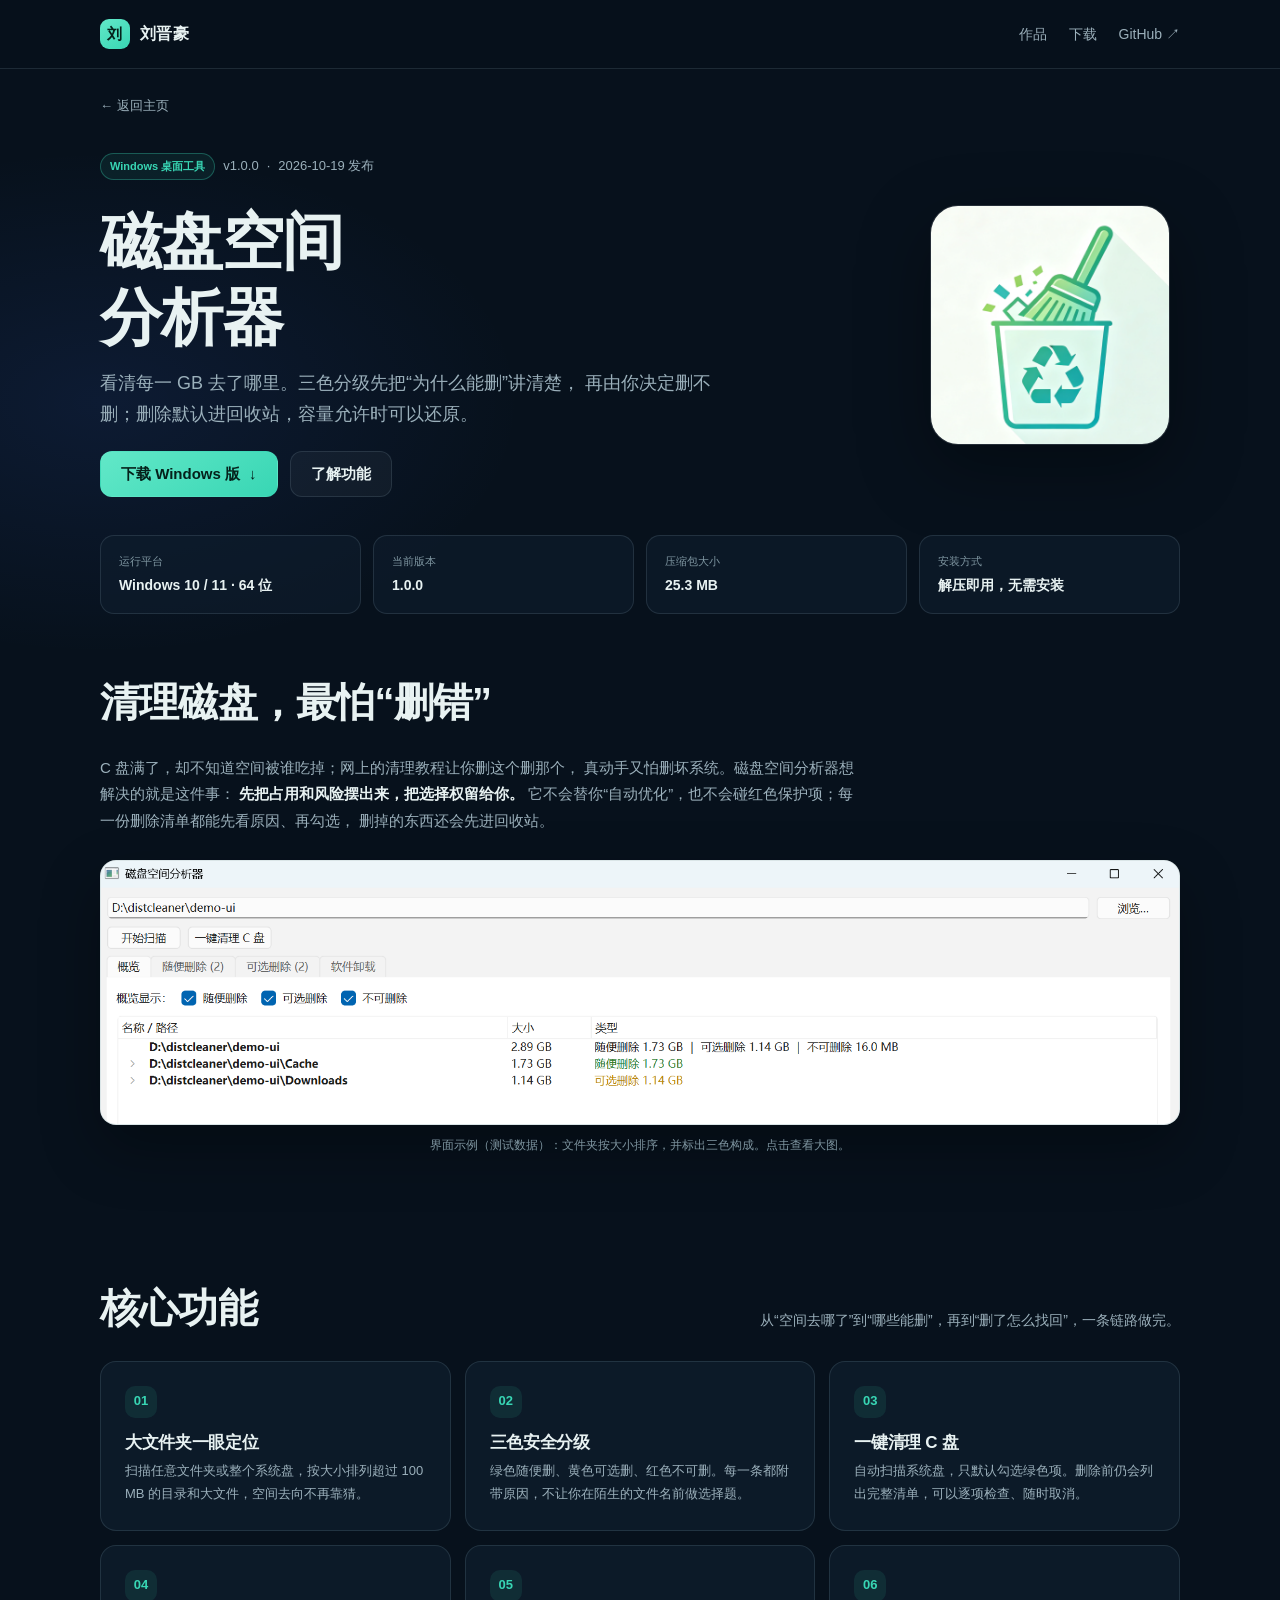
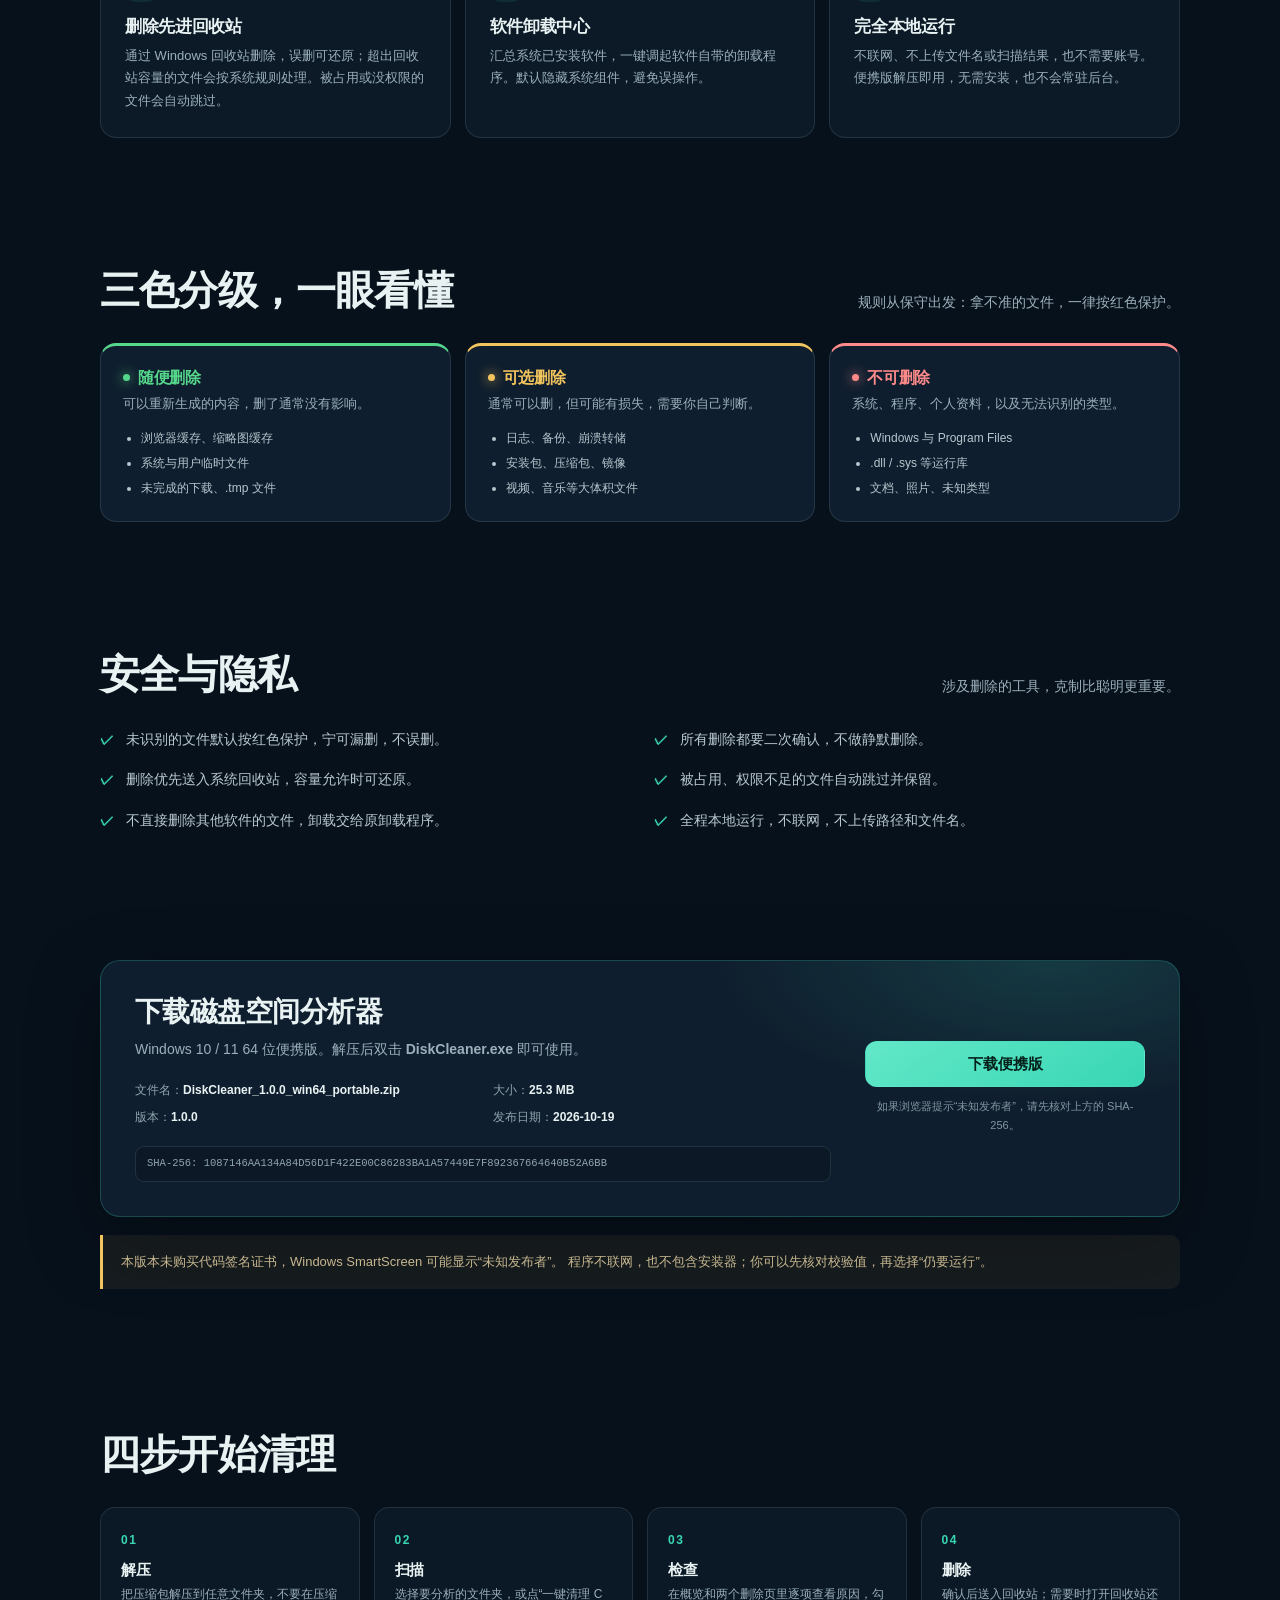
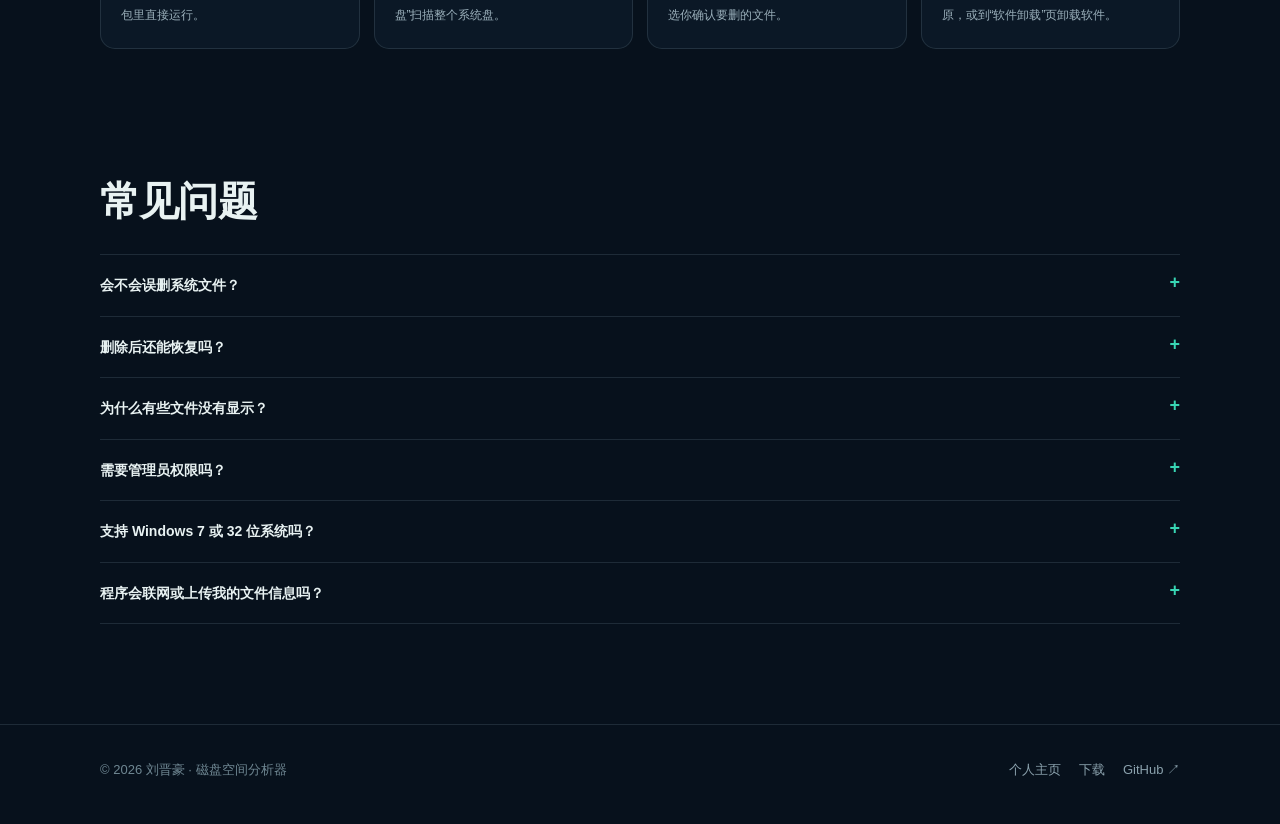
==== diskcleaner.html @ cae54c0f "Add DiskCleaner product page and portable download" ====
<!DOCTYPE html>
<html lang="zh-CN">
<head>
<meta charset="UTF-8">
<meta name="viewport" content="width=device-width, initial-scale=1.0">
<title>磁盘空间分析器 · 刘晋豪</title>
<meta name="description" content="磁盘空间分析器：一款完全本地运行的 Windows 磁盘空间分析与安全清理工具。三色分级告诉你什么能删，删除默认进回收站（受容量限制），误删可还原。支持 Windows 10/11 64 位，便携免安装。">
<meta name="theme-color" content="#07111c">
<meta property="og:type" content="website">
<meta property="og:title" content="磁盘空间分析器 · 看清每一 GB 去了哪里">
<meta property="og:description" content="三色安全分级、删除进回收站、全程本地运行的 Windows 磁盘清理工具。">
<meta property="og:url" content="https://huxinxiaoye.github.io/diskcleaner.html">
<meta property="og:image" content="https://huxinxiaoye.github.io/assets/og-image.png">
<meta property="og:image:width" content="1200">
<meta property="og:image:height" content="630">
<meta name="twitter:card" content="summary_large_image">
<link rel="icon" href="assets/favicon.png" type="image/png">
<link rel="stylesheet" href="assets/style.css">
</head>
<body>

<header class="site-header">
  <div class="container nav">
    <a class="brand" href="index.html">
      <span class="brand-mark">刘</span>
      <span>刘晋豪</span>
    </a>
    <nav class="nav-links" aria-label="主导航">
      <a href="index.html#projects">作品</a>
      <a href="#download">下载</a>
      <a href="https://github.com/huxinxiaoye" target="_blank" rel="noopener">GitHub ↗</a>
    </nav>
  </div>
</header>

<main>
  <div class="container">
    <a class="back-link" href="index.html">← 返回主页</a>
  </div>

  <section class="product-hero container">
    <div>
      <div class="version-line">
        <span class="badge">Windows 桌面工具</span>
        <span>v1.0.0</span>
        <span>·</span>
        <span>2026-10-19 发布</span>
      </div>
      <h1>磁盘空间<br>分析器</h1>
      <p class="lede">
        看清每一 GB 去了哪里。三色分级先把“为什么能删”讲清楚，
        再由你决定删不删；删除默认进回收站，容量允许时可以还原。
      </p>
      <div class="hero-actions">
        <a class="btn" href="#download">下载 Windows 版 <span aria-hidden="true">↓</span></a>
        <a class="btn secondary" href="#features">了解功能</a>
      </div>
    </div>
    <img class="product-icon" src="assets/diskcleaner-icon.png" alt="磁盘空间分析器应用图标">
  </section>

  <section class="container" aria-label="版本信息">
    <div class="facts">
      <div class="fact"><span>运行平台</span><strong>Windows 10 / 11 · 64 位</strong></div>
      <div class="fact"><span>当前版本</span><strong>1.0.0</strong></div>
      <div class="fact"><span>压缩包大小</span><strong>25.3 MB</strong></div>
      <div class="fact"><span>安装方式</span><strong>解压即用，无需安装</strong></div>
    </div>
  </section>

  <section class="section container" id="why">
    <div class="section-head">
      <h2>清理磁盘，最怕“删错”</h2>
    </div>
    <p class="prose">
      C 盘满了，却不知道空间被谁吃掉；网上的清理教程让你删这个删那个，
      真动手又怕删坏系统。磁盘空间分析器想解决的就是这件事：
      <strong>先把占用和风险摆出来，把选择权留给你。</strong>
      它不会替你“自动优化”，也不会碰红色保护项；每一份删除清单都能先看原因、再勾选，
      删掉的东西还会先进回收站。
    </p>
    <figure class="screenshot">
      <a href="assets/screenshot-overview.png" target="_blank" rel="noopener">
        <img src="assets/screenshot-overview.png" alt="磁盘空间分析器概览页：文件夹按大小排序，并显示随便删除、可选删除、不可删除三色构成" loading="lazy">
      </a>
      <figcaption>界面示例（测试数据）：文件夹按大小排序，并标出三色构成。点击查看大图。</figcaption>
    </figure>
  </section>

  <section class="section container" id="features">
    <div class="section-head">
      <h2>核心功能</h2>
      <p>从“空间去哪了”到“哪些能删”，再到“删了怎么找回”，一条链路做完。</p>
    </div>

    <div class="feature-grid">
      <article class="feature-card">
        <span class="num">01</span>
        <h3>大文件夹一眼定位</h3>
        <p>扫描任意文件夹或整个系统盘，按大小排列超过 100 MB 的目录和大文件，空间去向不再靠猜。</p>
      </article>
      <article class="feature-card">
        <span class="num">02</span>
        <h3>三色安全分级</h3>
        <p>绿色随便删、黄色可选删、红色不可删。每一条都附带原因，不让你在陌生的文件名前做选择题。</p>
      </article>
      <article class="feature-card">
        <span class="num">03</span>
        <h3>一键清理 C 盘</h3>
        <p>自动扫描系统盘，只默认勾选绿色项。删除前仍会列出完整清单，可以逐项检查、随时取消。</p>
      </article>
      <article class="feature-card">
        <span class="num">04</span>
        <h3>删除先进回收站</h3>
        <p>通过 Windows 回收站删除，误删可还原；超出回收站容量的文件会按系统规则处理。被占用或没权限的文件会自动跳过。</p>
      </article>
      <article class="feature-card">
        <span class="num">05</span>
        <h3>软件卸载中心</h3>
        <p>汇总系统已安装软件，一键调起软件自带的卸载程序。默认隐藏系统组件，避免误操作。</p>
      </article>
      <article class="feature-card">
        <span class="num">06</span>
        <h3>完全本地运行</h3>
        <p>不联网、不上传文件名或扫描结果，也不需要账号。便携版解压即用，无需安装，也不会常驻后台。</p>
      </article>
    </div>
  </section>

  <section class="section container" id="safety">
    <div class="section-head">
      <h2>三色分级，一眼看懂</h2>
      <p>规则从保守出发：拿不准的文件，一律按红色保护。</p>
    </div>

    <div class="triage">
      <article class="triage-card green">
        <h3><span class="dot"></span>随便删除</h3>
        <p>可以重新生成的内容，删了通常没有影响。</p>
        <ul>
          <li>浏览器缓存、缩略图缓存</li>
          <li>系统与用户临时文件</li>
          <li>未完成的下载、.tmp 文件</li>
        </ul>
      </article>
      <article class="triage-card yellow">
        <h3><span class="dot"></span>可选删除</h3>
        <p>通常可以删，但可能有损失，需要你自己判断。</p>
        <ul>
          <li>日志、备份、崩溃转储</li>
          <li>安装包、压缩包、镜像</li>
          <li>视频、音乐等大体积文件</li>
        </ul>
      </article>
      <article class="triage-card red">
        <h3><span class="dot"></span>不可删除</h3>
        <p>系统、程序、个人资料，以及无法识别的类型。</p>
        <ul>
          <li>Windows 与 Program Files</li>
          <li>.dll / .sys 等运行库</li>
          <li>文档、照片、未知类型</li>
        </ul>
      </article>
    </div>
  </section>

  <section class="section container" id="privacy">
    <div class="section-head">
      <h2>安全与隐私</h2>
      <p>涉及删除的工具，克制比聪明更重要。</p>
    </div>
    <ul class="checklist">
      <li>未识别的文件默认按红色保护，宁可漏删，不误删。</li>
      <li>所有删除都要二次确认，不做静默删除。</li>
      <li>删除优先送入系统回收站，容量允许时可还原。</li>
      <li>被占用、权限不足的文件自动跳过并保留。</li>
      <li>不直接删除其他软件的文件，卸载交给原卸载程序。</li>
      <li>全程本地运行，不联网，不上传路径和文件名。</li>
    </ul>
  </section>

  <section class="section container" id="download">
    <div class="download-panel">
      <div>
        <h2>下载磁盘空间分析器</h2>
        <p>Windows 10 / 11 64 位便携版。解压后双击 <strong>DiskCleaner.exe</strong> 即可使用。</p>
        <div class="file-meta">
          <span>文件名：<strong>DiskCleaner_1.0.0_win64_portable.zip</strong></span>
          <span>大小：<strong>25.3 MB</strong></span>
          <span>版本：<strong>1.0.0</strong></span>
          <span>发布日期：<strong>2026-10-19</strong></span>
        </div>
        <span class="sha" title="SHA-256 校验值">SHA-256: 1087146AA134A84D56D1F422E00C86283BA1A57449E7F892367664640B52A6BB</span>
      </div>
      <div class="download-side">
        <a class="btn" href="downloads/DiskCleaner_1.0.0_win64_portable.zip" download>下载便携版</a>
        <small>如果浏览器提示“未知发布者”，请先核对上方的 SHA-256。</small>
      </div>
    </div>
    <p class="note" style="margin-top:18px">
      本版本未购买代码签名证书，Windows SmartScreen 可能显示“未知发布者”。
      程序不联网，也不包含安装器；你可以先核对校验值，再选择“仍要运行”。
    </p>
  </section>

  <section class="section container" id="how">
    <div class="section-head">
      <h2>四步开始清理</h2>
    </div>
    <div class="steps">
      <article class="step">
        <h3>解压</h3>
        <p>把压缩包解压到任意文件夹，不要在压缩包里直接运行。</p>
      </article>
      <article class="step">
        <h3>扫描</h3>
        <p>选择要分析的文件夹，或点“一键清理 C 盘”扫描整个系统盘。</p>
      </article>
      <article class="step">
        <h3>检查</h3>
        <p>在概览和两个删除页里逐项查看原因，勾选你确认要删的文件。</p>
      </article>
      <article class="step">
        <h3>删除</h3>
        <p>确认后送入回收站；需要时打开回收站还原，或到“软件卸载”页卸载软件。</p>
      </article>
    </div>
  </section>

  <section class="section container" id="faq">
    <div class="section-head">
      <h2>常见问题</h2>
    </div>
    <div class="faq">
      <details>
        <summary>会不会误删系统文件？</summary>
        <p>不会。Windows、Program Files、运行库、个人文档以及无法识别的类型都会被标为红色，不会进入删除列表。删除前还需要你手动确认。</p>
      </details>
      <details>
        <summary>删除后还能恢复吗？</summary>
        <p>通常可以。删除的文件会进入 Windows 回收站（受回收站容量限制），打开回收站还原即可。如果已经清空回收站，就无法通过本工具恢复。</p>
      </details>
      <details>
        <summary>为什么有些文件没有显示？</summary>
        <p>概览页只展示超过 100 MB 的文件夹和大文件；删除列表最多列出最大的 20,000 个绿色或黄色文件。数量更多时，清理完再扫描一次即可继续处理。</p>
      </details>
      <details>
        <summary>需要管理员权限吗？</summary>
        <p>普通权限就能使用，只是部分系统目录会被跳过。想扫描得更完整，可以点右下角“以管理员身份重启”，Windows 会弹出 UAC 确认。</p>
      </details>
      <details>
        <summary>支持 Windows 7 或 32 位系统吗？</summary>
        <p>当前版本只支持 Windows 10 / 11 64 位。更老的系统缺少所需的运行环境，暂不提供支持。</p>
      </details>
      <details>
        <summary>程序会联网或上传我的文件信息吗？</summary>
        <p>不会。程序不包含联网功能，扫描结果只保存在当前窗口的内存里，关闭程序后不会保留。</p>
      </details>
    </div>
  </section>
</main>

<footer>
  <div class="container footer-row">
    <span>© 2026 刘晋豪 · 磁盘空间分析器</span>
    <div class="footer-links">
      <a href="index.html">个人主页</a>
      <a href="#download">下载</a>
      <a href="https://github.com/huxinxiaoye" target="_blank" rel="noopener">GitHub ↗</a>
    </div>
  </div>
</footer>

</body>
</html>
---- assets/style.css ----
:root {
  --bg: #07111c;
  --bg-soft: #0b1725;
  --card: #0f1e2e;
  --card-2: #13263a;
  --line: rgba(148, 180, 193, .16);
  --text: #e8f2f2;
  --muted: #9bb0bb;
  --accent: #38d6b4;
  --accent-strong: #62e8c8;
  --accent-ink: #05211b;
  --green: #55d68b;
  --yellow: #f2c45d;
  --red: #ff8a8a;
  --shadow: 0 24px 70px rgba(0, 0, 0, .35);
  --radius: 20px;
}

* { box-sizing: border-box; }

html { scroll-behavior: smooth; }

body {
  margin: 0;
  min-height: 100vh;
  color: var(--text);
  background:
    radial-gradient(900px 500px at 78% -8%, rgba(56, 214, 180, .16), transparent 65%),
    radial-gradient(700px 420px at 8% 10%, rgba(66, 116, 255, .10), transparent 60%),
    var(--bg);
  font-family: "Segoe UI", "Microsoft YaHei UI", "Microsoft YaHei", -apple-system, BlinkMacSystemFont, sans-serif;
  line-height: 1.75;
  -webkit-font-smoothing: antialiased;
}

::selection { background: rgba(56, 214, 180, .32); }

a { color: var(--accent); text-decoration: none; }
a:hover { color: var(--accent-strong); }

img { max-width: 100%; display: block; }

.container {
  width: min(1080px, calc(100% - 40px));
  margin: 0 auto;
}

.site-header {
  position: sticky;
  top: 0;
  z-index: 30;
  backdrop-filter: blur(18px);
  background: rgba(7, 17, 28, .74);
  border-bottom: 1px solid var(--line);
}

.nav {
  min-height: 68px;
  display: flex;
  align-items: center;
  justify-content: space-between;
  gap: 24px;
}

.brand {
  display: inline-flex;
  align-items: center;
  gap: 10px;
  color: var(--text);
  font-weight: 700;
  letter-spacing: .02em;
}

.brand-mark {
  width: 30px;
  height: 30px;
  display: grid;
  place-items: center;
  border-radius: 9px;
  color: var(--accent-ink);
  background: linear-gradient(145deg, var(--accent-strong), var(--accent));
  font-size: 15px;
  font-weight: 800;
}

.nav-links {
  display: flex;
  align-items: center;
  gap: 22px;
  font-size: 14px;
  color: var(--muted);
}

.nav-links a { color: var(--muted); }
.nav-links a:hover { color: var(--text); }

.btn {
  display: inline-flex;
  align-items: center;
  justify-content: center;
  gap: 9px;
  min-height: 46px;
  padding: 0 20px;
  border: 1px solid transparent;
  border-radius: 12px;
  color: var(--accent-ink);
  background: linear-gradient(145deg, var(--accent-strong), var(--accent));
  font-size: 15px;
  font-weight: 700;
  line-height: 1.2;
  transition: transform .18s ease, box-shadow .18s ease, background .18s ease;
}

.btn:hover {
  color: var(--accent-ink);
  transform: translateY(-1px);
  box-shadow: 0 12px 28px rgba(56, 214, 180, .22);
}

.btn.secondary {
  color: var(--text);
  background: rgba(255, 255, 255, .04);
  border-color: var(--line);
}

.btn.secondary:hover {
  background: rgba(255, 255, 255, .08);
  box-shadow: none;
}

.btn.small {
  min-height: 38px;
  padding: 0 14px;
  border-radius: 10px;
  font-size: 13px;
}

.hero {
  padding: 92px 0 34px;
}

.hero-grid {
  display: grid;
  grid-template-columns: minmax(0, 1.25fr) minmax(280px, .75fr);
  align-items: center;
  gap: 58px;
}

.eyebrow {
  display: inline-flex;
  align-items: center;
  gap: 8px;
  margin: 0 0 18px;
  color: var(--accent);
  font-size: 13px;
  font-weight: 700;
  letter-spacing: .13em;
  text-transform: uppercase;
}

.eyebrow::before {
  content: "";
  width: 22px;
  height: 1px;
  background: currentColor;
}

h1, h2, h3 {
  margin-top: 0;
  line-height: 1.22;
  letter-spacing: -.02em;
}

.hero h1 {
  margin-bottom: 22px;
  font-size: clamp(38px, 6vw, 66px);
  font-weight: 800;
}

.hero h1 .accent { color: var(--accent); }

.lede {
  max-width: 620px;
  margin: 0 0 28px;
  color: var(--muted);
  font-size: clamp(16px, 2vw, 18px);
}

.hero-actions {
  display: flex;
  flex-wrap: wrap;
  gap: 12px;
}

.hero-note {
  margin: 22px 0 0;
  color: #7f96a1;
  font-size: 13px;
}

.hero-art {
  position: relative;
  display: grid;
  place-items: center;
}

.hero-art::before {
  content: "";
  position: absolute;
  inset: 12% 8%;
  border-radius: 50%;
  background: radial-gradient(circle, rgba(56, 214, 180, .22), transparent 66%);
  filter: blur(16px);
}

.app-icon {
  position: relative;
  width: min(240px, 56vw);
  border-radius: 26%;
  box-shadow: 0 30px 70px rgba(0, 0, 0, .4);
  border: 1px solid rgba(255, 255, 255, .12);
}

.floating-tag {
  position: absolute;
  display: inline-flex;
  align-items: center;
  gap: 7px;
  padding: 7px 12px;
  border: 1px solid var(--line);
  border-radius: 999px;
  color: var(--text);
  background: rgba(11, 23, 37, .88);
  box-shadow: var(--shadow);
  font-size: 12px;
  white-space: nowrap;
}

.floating-tag.green { left: -14px; top: 16%; color: var(--green); }
.floating-tag.yellow { right: -20px; top: 52%; color: var(--yellow); }
.floating-tag.red { left: 4%; bottom: 10%; color: var(--red); }

.dot {
  display: inline-block;
  flex: 0 0 auto;
  width: 7px;
  height: 7px;
  border-radius: 50%;
  background: currentColor;
  box-shadow: 0 0 12px currentColor;
}

.stats {
  display: grid;
  grid-template-columns: repeat(4, 1fr);
  gap: 1px;
  margin: 36px 0 0;
  overflow: hidden;
  border: 1px solid var(--line);
  border-radius: 16px;
  background: var(--line);
}

.stat {
  padding: 18px 20px;
  background: rgba(9, 21, 33, .9);
}

.stat strong {
  display: block;
  color: var(--text);
  font-size: 20px;
  line-height: 1.3;
}

.stat span {
  color: var(--muted);
  font-size: 12px;
}

.section {
  padding: 64px 0;
}

.section-head {
  display: flex;
  align-items: end;
  justify-content: space-between;
  gap: 24px;
  margin-bottom: 28px;
}

.section-head h2 {
  margin: 0;
  font-size: clamp(28px, 4vw, 40px);
}

.section-head p {
  max-width: 440px;
  margin: 0;
  color: var(--muted);
  font-size: 14px;
}

.project-feature {
  display: grid;
  grid-template-columns: 116px minmax(0, 1fr) auto;
  align-items: center;
  gap: 28px;
  padding: 30px;
  border: 1px solid var(--line);
  border-radius: var(--radius);
  background:
    linear-gradient(120deg, rgba(56, 214, 180, .09), transparent 42%),
    var(--card);
  box-shadow: var(--shadow);
}

.project-feature .icon {
  width: 116px;
  border-radius: 26px;
  border: 1px solid rgba(255, 255, 255, .1);
}

.project-feature h3 {
  margin: 0 0 8px;
  font-size: 26px;
}

.project-feature p {
  max-width: 560px;
  margin: 0 0 14px;
  color: var(--muted);
  font-size: 14px;
}

.tags {
  display: flex;
  flex-wrap: wrap;
  gap: 7px;
}

.tag {
  padding: 4px 9px;
  border: 1px solid var(--line);
  border-radius: 999px;
  color: #a9bcc5;
  background: rgba(255, 255, 255, .025);
  font-size: 11px;
}

.project-actions {
  display: flex;
  flex-direction: column;
  gap: 10px;
  min-width: 138px;
}

.placeholder {
  margin-top: 16px;
  padding: 18px 22px;
  border: 1px dashed rgba(148, 180, 193, .24);
  border-radius: 14px;
  color: #7f96a1;
  font-size: 13px;
}

.about-grid {
  display: grid;
  grid-template-columns: 1fr 1fr;
  gap: 18px;
}

.about-card {
  padding: 26px;
  border: 1px solid var(--line);
  border-radius: 16px;
  background: rgba(15, 30, 46, .7);
}

.about-card h3 { margin-bottom: 8px; font-size: 18px; }
.about-card p { margin: 0; color: var(--muted); font-size: 14px; }

footer {
  margin-top: 36px;
  padding: 34px 0 42px;
  border-top: 1px solid var(--line);
  color: #6f8792;
  font-size: 13px;
}

.footer-row {
  display: flex;
  align-items: center;
  justify-content: space-between;
  gap: 16px;
  flex-wrap: wrap;
}

.footer-links { display: flex; gap: 18px; }
.footer-links a { color: #8ba2ad; }

/* ---------- Product page ---------- */
.back-link {
  display: inline-flex;
  align-items: center;
  gap: 6px;
  margin: 26px 0 0;
  color: var(--muted);
  font-size: 13px;
}

.product-hero {
  display: grid;
  grid-template-columns: minmax(0, 1fr) 260px;
  align-items: center;
  gap: 48px;
  padding: 34px 0 30px;
}

.product-hero h1 {
  margin-bottom: 12px;
  font-size: clamp(38px, 6vw, 62px);
}

.product-hero .lede { margin-bottom: 20px; }

.version-line {
  display: flex;
  flex-wrap: wrap;
  align-items: center;
  gap: 8px;
  margin-bottom: 24px;
  color: var(--muted);
  font-size: 13px;
}

.badge {
  padding: 3px 9px;
  border: 1px solid rgba(56, 214, 180, .32);
  border-radius: 999px;
  color: var(--accent);
  background: rgba(56, 214, 180, .08);
  font-size: 11px;
  font-weight: 700;
}

.product-icon {
  width: 240px;
  border-radius: 28px;
  border: 1px solid rgba(255, 255, 255, .12);
  box-shadow: var(--shadow);
  justify-self: center;
}

.facts {
  display: grid;
  grid-template-columns: repeat(4, 1fr);
  gap: 12px;
  margin: 8px 0 0;
}

.fact {
  padding: 16px 18px;
  border: 1px solid var(--line);
  border-radius: 14px;
  background: rgba(15, 30, 46, .62);
}

.fact span { display: block; color: #7f96a1; font-size: 11px; }
.fact strong { display: block; margin-top: 2px; font-size: 14px; }

.prose {
  max-width: 760px;
  color: var(--muted);
  font-size: 15px;
}

.prose strong { color: var(--text); }

.screenshot {
  margin: 26px 0 0;
}

.screenshot a {
  display: block;
  overflow: hidden;
  border: 1px solid rgba(148, 180, 193, .22);
  border-radius: 16px;
  background: #eef2f2;
  box-shadow: 0 24px 60px rgba(0, 0, 0, .32);
  transition: border-color .2s ease, transform .2s ease;
}

.screenshot a:hover {
  border-color: rgba(56, 214, 180, .5);
  transform: translateY(-2px);
}

.screenshot img { width: 100%; height: auto; }

.screenshot figcaption {
  margin-top: 10px;
  color: #7f96a1;
  font-size: 12px;
  text-align: center;
}

.feature-grid {
  display: grid;
  grid-template-columns: repeat(3, 1fr);
  gap: 14px;
}

.feature-card {
  padding: 24px;
  border: 1px solid var(--line);
  border-radius: 16px;
  background: rgba(15, 30, 46, .7);
}

.feature-card .num {
  display: inline-grid;
  place-items: center;
  width: 32px;
  height: 32px;
  margin-bottom: 15px;
  border-radius: 10px;
  color: var(--accent);
  background: rgba(56, 214, 180, .1);
  font-size: 13px;
  font-weight: 800;
}

.feature-card h3 { margin-bottom: 7px; font-size: 17px; }
.feature-card p { margin: 0; color: var(--muted); font-size: 13px; }

.triage {
  display: grid;
  grid-template-columns: repeat(3, 1fr);
  gap: 14px;
  margin-top: 24px;
}

.triage-card {
  padding: 22px;
  border: 1px solid var(--line);
  border-radius: 16px;
  background: var(--card);
}

.triage-card.green { border-top: 3px solid var(--green); }
.triage-card.yellow { border-top: 3px solid var(--yellow); }
.triage-card.red { border-top: 3px solid var(--red); }

.triage-card h3 { display: flex; align-items: center; gap: 8px; margin-bottom: 6px; font-size: 16px; }
.triage-card.green h3 { color: var(--green); }
.triage-card.yellow h3 { color: var(--yellow); }
.triage-card.red h3 { color: var(--red); }
.triage-card p { margin: 0 0 12px; color: var(--muted); font-size: 13px; }
.triage-card ul { margin: 0; padding-left: 18px; color: #b6c7ce; font-size: 12px; }
.triage-card li + li { margin-top: 4px; }

.checklist {
  display: grid;
  grid-template-columns: 1fr 1fr;
  gap: 16px 28px;
  margin: 24px 0 0;
  padding: 0;
  list-style: none;
}

.checklist li {
  position: relative;
  padding-left: 26px;
  color: #b9c9d0;
  font-size: 14px;
}

.checklist li::before {
  content: "✓";
  position: absolute;
  left: 0;
  top: 0;
  color: var(--accent);
  font-weight: 800;
}

.download-panel {
  display: grid;
  grid-template-columns: minmax(0, 1fr) 280px;
  gap: 34px;
  align-items: center;
  padding: 34px;
  border: 1px solid rgba(56, 214, 180, .24);
  border-radius: var(--radius);
  background:
    radial-gradient(480px 200px at 88% 0%, rgba(56, 214, 180, .15), transparent 70%),
    var(--card);
  box-shadow: var(--shadow);
}

.download-panel h2 { margin-bottom: 8px; font-size: 28px; }
.download-panel p { margin: 0 0 18px; color: var(--muted); font-size: 14px; }

.file-meta {
  display: grid;
  grid-template-columns: 1fr 1fr;
  gap: 6px 20px;
  margin: 0 0 18px;
  color: #8fa5af;
  font-size: 12px;
}

.file-meta strong { color: var(--text); font-weight: 600; }

.sha {
  display: block;
  overflow-wrap: anywhere;
  padding: 9px 11px;
  border: 1px solid var(--line);
  border-radius: 9px;
  color: #8fa5af;
  background: rgba(0, 0, 0, .18);
  font-family: ui-monospace, SFMono-Regular, Consolas, monospace;
  font-size: 10.5px;
  line-height: 1.5;
}

.download-side { text-align: center; }
.download-side .btn { width: 100%; }
.download-side small { display: block; margin-top: 10px; color: #7f96a1; font-size: 11px; }

.steps {
  display: grid;
  grid-template-columns: repeat(4, 1fr);
  gap: 14px;
  counter-reset: step;
  margin-top: 24px;
}

.step {
  position: relative;
  padding: 22px 20px;
  border: 1px solid var(--line);
  border-radius: 15px;
  background: rgba(15, 30, 46, .6);
}

.step::before {
  counter-increment: step;
  content: "0" counter(step);
  display: block;
  margin-bottom: 10px;
  color: var(--accent);
  font-size: 12px;
  font-weight: 800;
  letter-spacing: .12em;
}

.step h3 { margin-bottom: 5px; font-size: 15px; }
.step p { margin: 0; color: var(--muted); font-size: 12px; }

.faq {
  border-top: 1px solid var(--line);
  margin-top: 24px;
}

.faq details {
  border-bottom: 1px solid var(--line);
  padding: 18px 0;
}

.faq summary {
  cursor: pointer;
  color: var(--text);
  font-size: 14px;
  font-weight: 600;
  list-style: none;
}

.faq summary::-webkit-details-marker { display: none; }
.faq summary::after {
  content: "+";
  float: right;
  color: var(--accent);
  font-size: 18px;
  line-height: 1;
}
.faq details[open] summary::after { content: "−"; }

.faq p {
  margin: 10px 0 0;
  color: var(--muted);
  font-size: 13px;
}

.note {
  padding: 16px 18px;
  border-left: 3px solid var(--yellow);
  border-radius: 0 10px 10px 0;
  color: #c7b78f;
  background: rgba(242, 196, 93, .06);
  font-size: 13px;
}

@media (max-width: 860px) {
  .hero { padding-top: 64px; }
  .hero-grid { grid-template-columns: 1fr; gap: 40px; }
  .hero-art { order: -1; }
  .app-icon { width: 180px; }
  .floating-tag.green { left: 2%; }
  .floating-tag.yellow { right: 0; }
  .project-feature { grid-template-columns: 84px minmax(0, 1fr); }
  .project-feature .icon { width: 84px; border-radius: 20px; }
  .project-actions { grid-column: 1 / -1; flex-direction: row; }
  .project-actions .btn { flex: 1; }
  .stats { grid-template-columns: 1fr 1fr; }
  .product-hero { grid-template-columns: 1fr; gap: 32px; }
  .product-icon { width: 180px; order: -1; }
  .facts { grid-template-columns: 1fr 1fr; }
  .feature-grid, .triage { grid-template-columns: 1fr; }
  .download-panel { grid-template-columns: 1fr; }
  .steps { grid-template-columns: 1fr 1fr; }
  .about-grid { grid-template-columns: 1fr; }
  .section-head { display: block; }
  .section-head p { margin-top: 10px; }
}

@media (max-width: 560px) {
  .container { width: min(100% - 28px, 1080px); }
  .nav-links a:not(.btn) { display: none; }
  .hero h1 { font-size: 38px; }
  .project-feature { grid-template-columns: 1fr; padding: 22px; }
  .project-feature .icon { width: 76px; }
  .project-actions { flex-direction: column; }
  .checklist { grid-template-columns: 1fr; }
  .steps { grid-template-columns: 1fr; }
  .download-panel { padding: 24px; }
  .file-meta { grid-template-columns: 1fr; }
  .section { padding: 48px 0; }
}
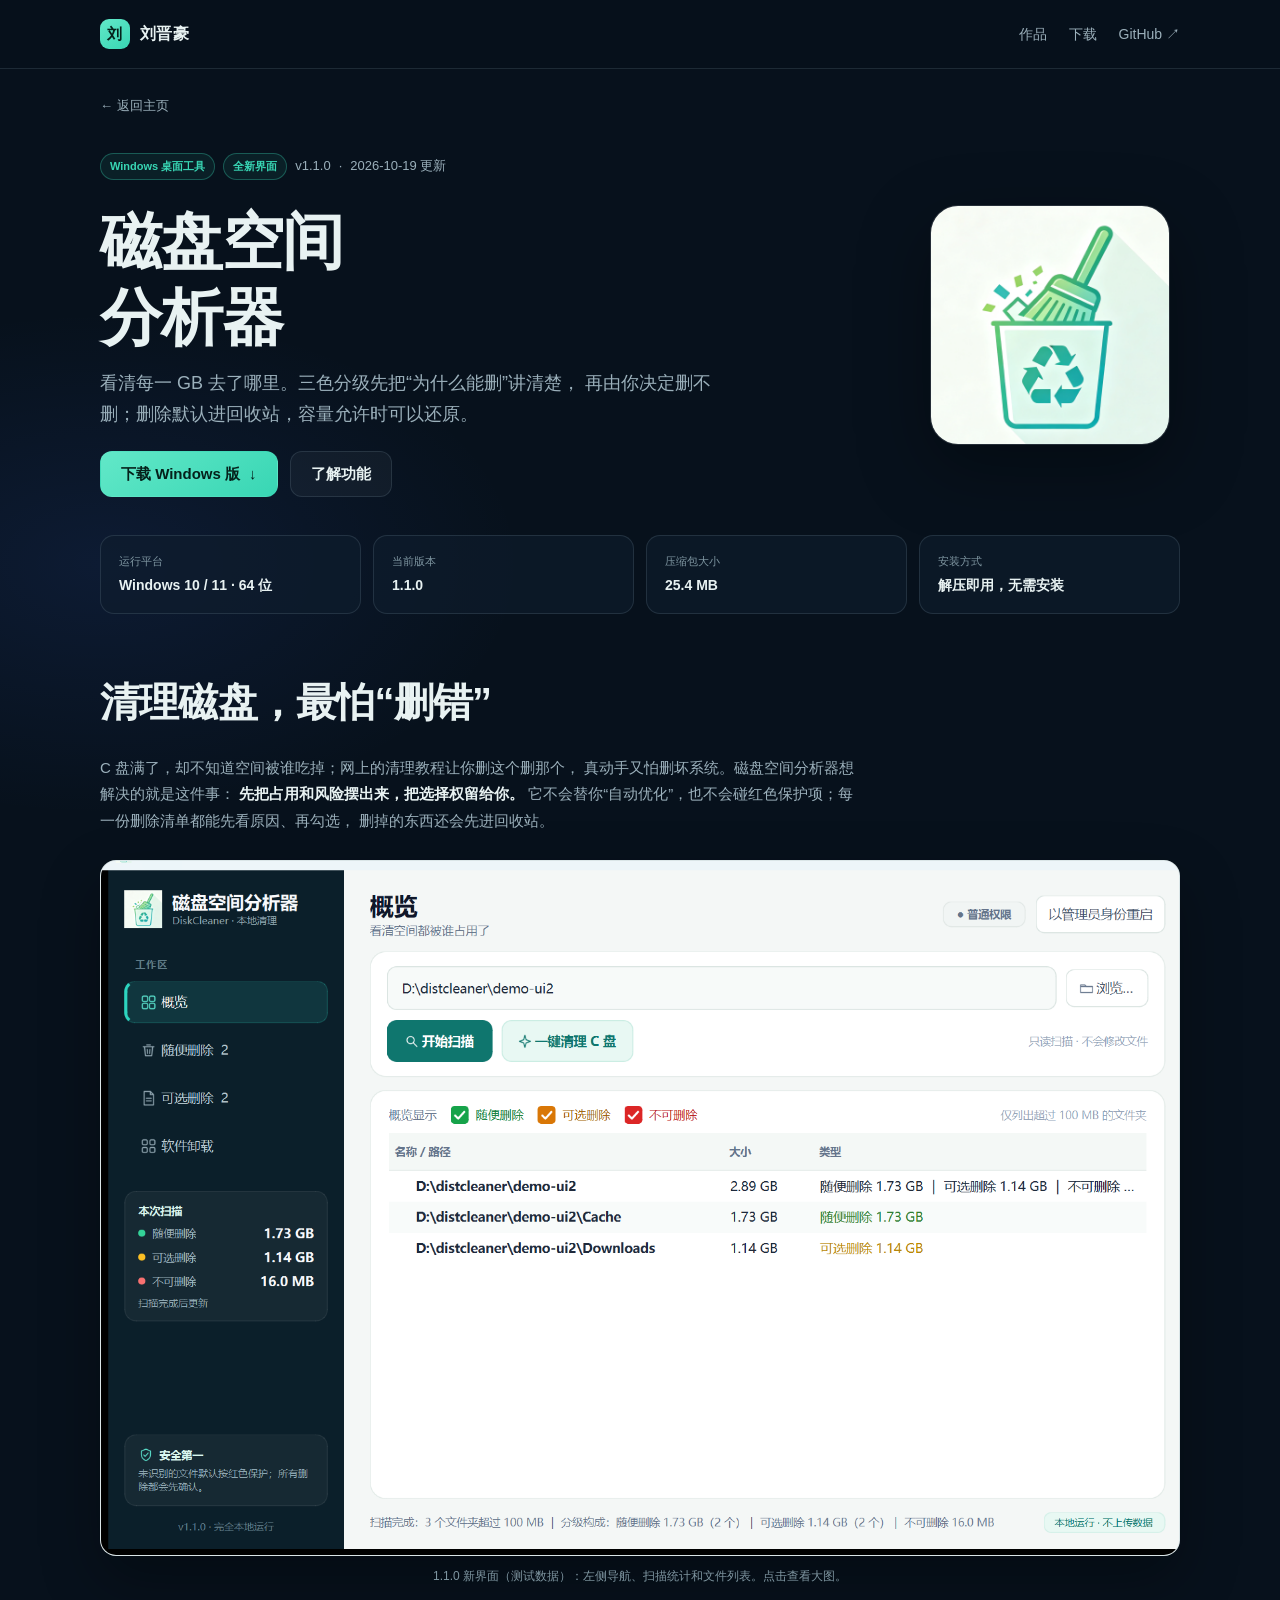
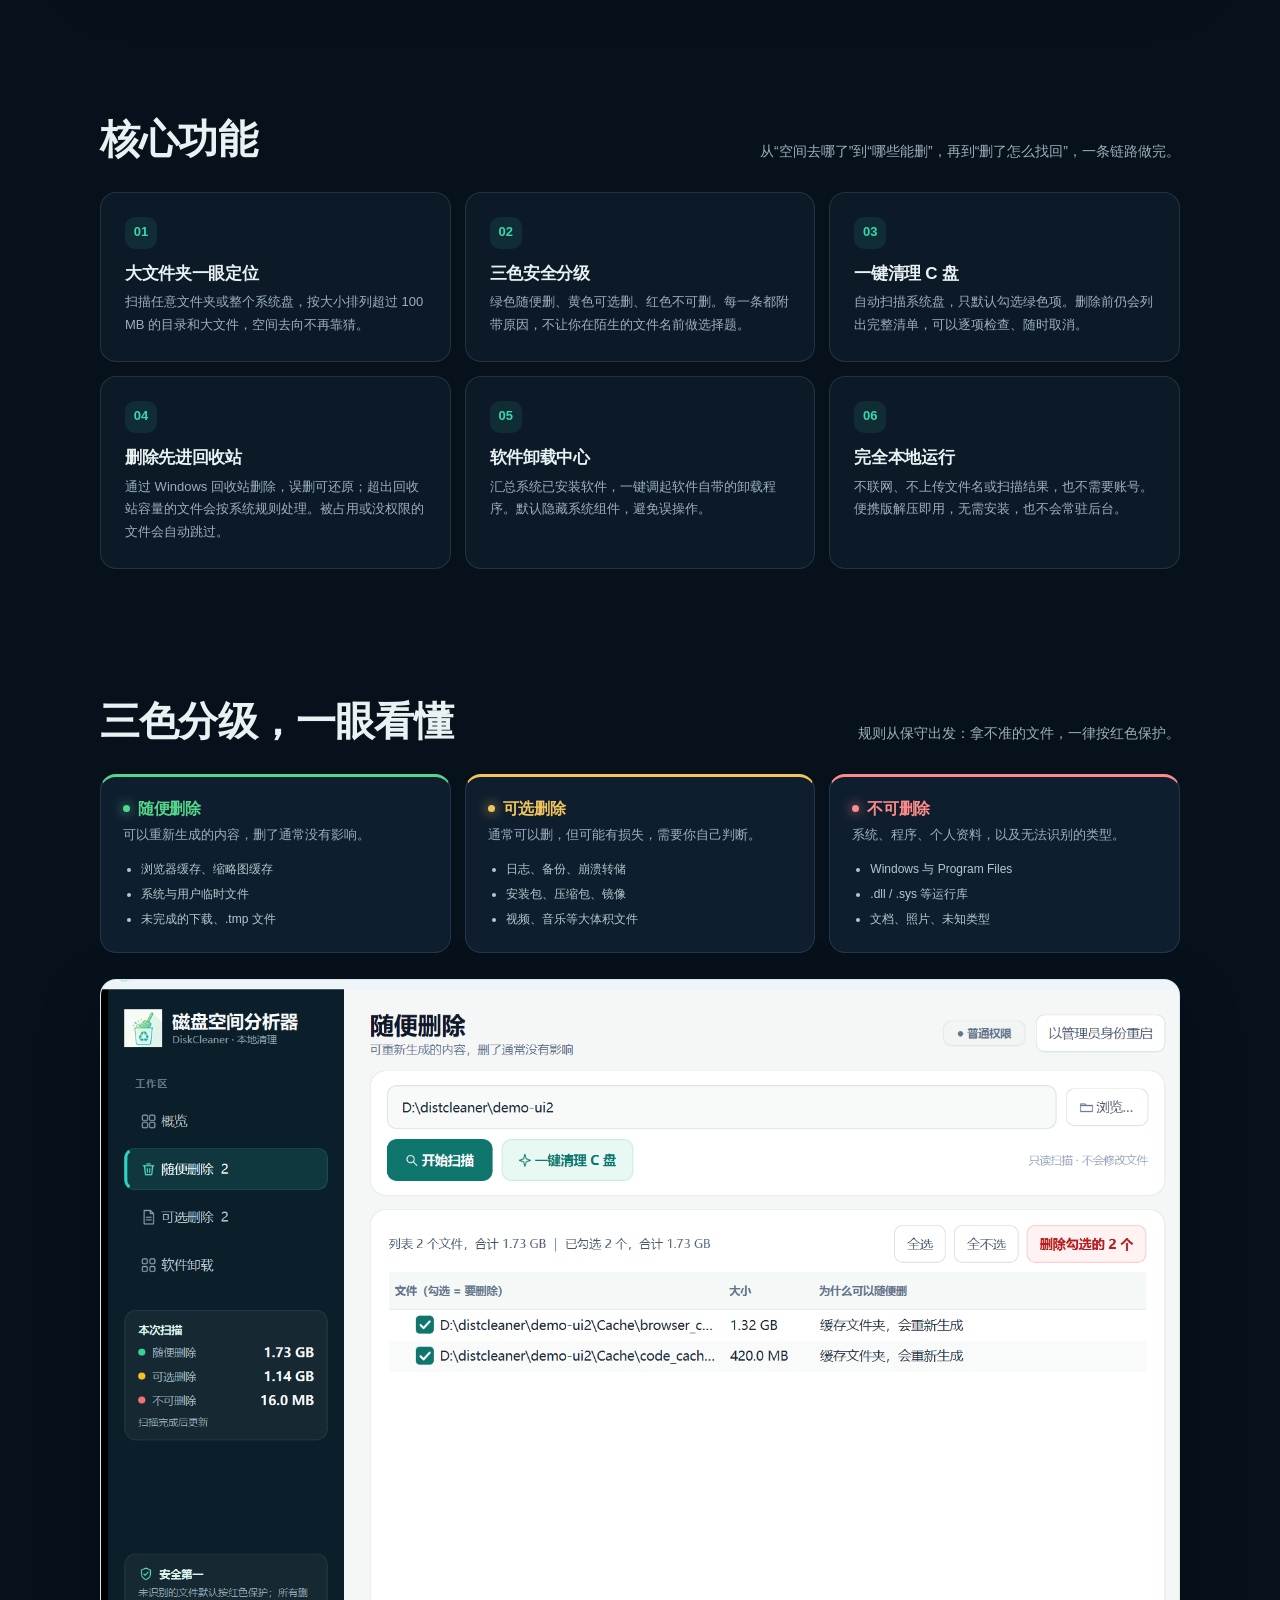
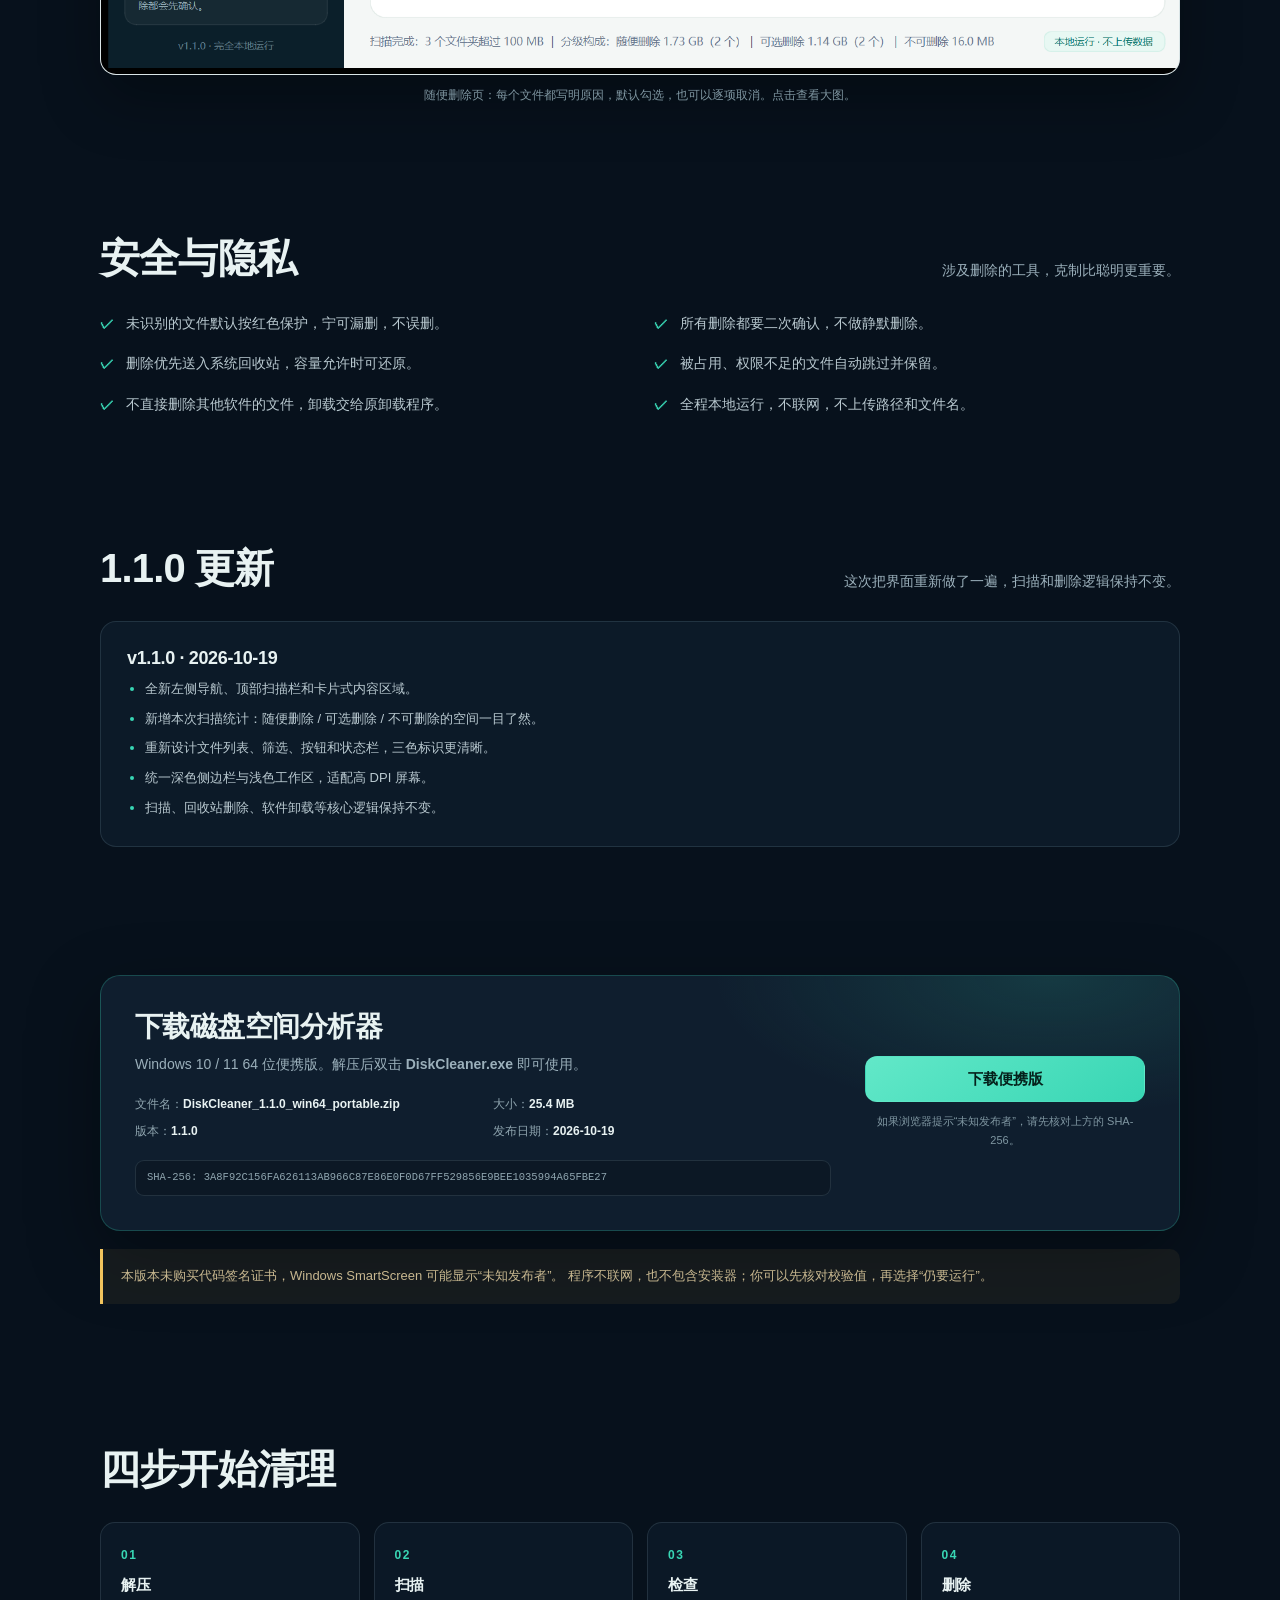
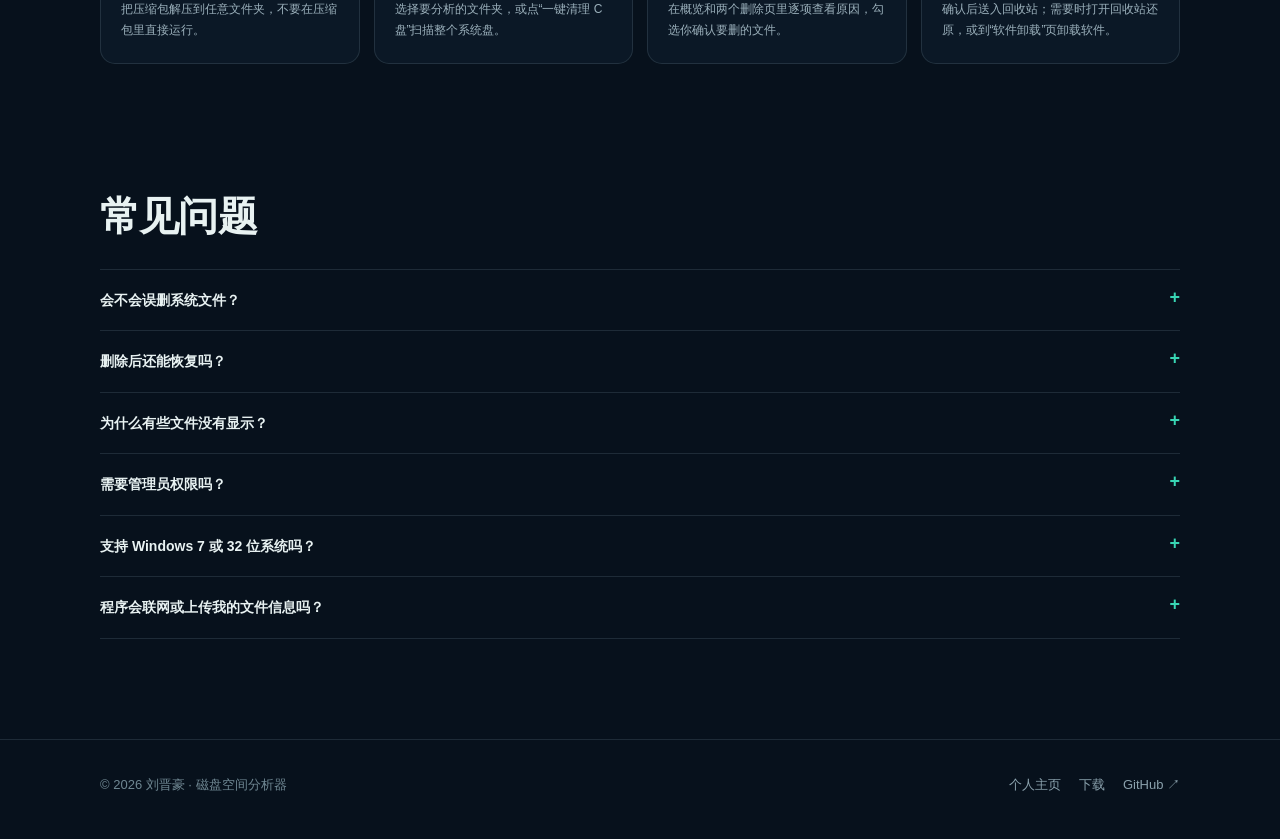
==== commit e7b3ac4e: "Redesign DiskCleaner UI and release v1.1.0" ====
--- a/diskcleaner.html
+++ b/diskcleaner.html
@@ -42,9 +42,10 @@
     <div>
       <div class="version-line">
         <span class="badge">Windows 桌面工具</span>
-        <span>v1.0.0</span>
+        <span class="badge">全新界面</span>
+        <span>v1.1.0</span>
         <span>·</span>
-        <span>2026-10-19 发布</span>
+        <span>2026-10-19 更新</span>
       </div>
       <h1>磁盘空间<br>分析器</h1>
       <p class="lede">
@@ -62,8 +63,8 @@
   <section class="container" aria-label="版本信息">
     <div class="facts">
       <div class="fact"><span>运行平台</span><strong>Windows 10 / 11 · 64 位</strong></div>
-      <div class="fact"><span>当前版本</span><strong>1.0.0</strong></div>
-      <div class="fact"><span>压缩包大小</span><strong>25.3 MB</strong></div>
+      <div class="fact"><span>当前版本</span><strong>1.1.0</strong></div>
+      <div class="fact"><span>压缩包大小</span><strong>25.4 MB</strong></div>
       <div class="fact"><span>安装方式</span><strong>解压即用，无需安装</strong></div>
     </div>
   </section>
@@ -80,10 +81,10 @@
       删掉的东西还会先进回收站。
     </p>
     <figure class="screenshot">
-      <a href="assets/screenshot-overview.png" target="_blank" rel="noopener">
-        <img src="assets/screenshot-overview.png" alt="磁盘空间分析器概览页：文件夹按大小排序，并显示随便删除、可选删除、不可删除三色构成" loading="lazy">
+      <a href="assets/screenshot-overview-v11.png" target="_blank" rel="noopener">
+        <img src="assets/screenshot-overview-v11.png" alt="新版磁盘空间分析器概览页：左侧导航、顶部扫描栏、三色统计和按大小排序的文件夹列表" loading="lazy">
       </a>
-      <figcaption>界面示例（测试数据）：文件夹按大小排序，并标出三色构成。点击查看大图。</figcaption>
+      <figcaption>1.1.0 新界面（测试数据）：左侧导航、扫描统计和文件列表。点击查看大图。</figcaption>
     </figure>
   </section>
 
@@ -162,6 +163,13 @@
         </ul>
       </article>
     </div>
+
+    <figure class="screenshot">
+      <a href="assets/screenshot-green-v11.png" target="_blank" rel="noopener">
+        <img src="assets/screenshot-green-v11.png" alt="新版随便删除页：每个文件都显示大小和为什么可以删除，可全选或逐项取消" loading="lazy">
+      </a>
+      <figcaption>随便删除页：每个文件都写明原因，默认勾选，也可以逐项取消。点击查看大图。</figcaption>
+    </figure>
   </section>
 
   <section class="section container" id="privacy">
@@ -179,21 +187,38 @@
     </ul>
   </section>
 
+  <section class="section container" id="changelog">
+    <div class="section-head">
+      <h2>1.1.0 更新</h2>
+      <p>这次把界面重新做了一遍，扫描和删除逻辑保持不变。</p>
+    </div>
+    <div class="about-card">
+      <h3>v1.1.0 · 2026-10-19</h3>
+      <ul class="changelog-list">
+        <li>全新左侧导航、顶部扫描栏和卡片式内容区域。</li>
+        <li>新增本次扫描统计：随便删除 / 可选删除 / 不可删除的空间一目了然。</li>
+        <li>重新设计文件列表、筛选、按钮和状态栏，三色标识更清晰。</li>
+        <li>统一深色侧边栏与浅色工作区，适配高 DPI 屏幕。</li>
+        <li>扫描、回收站删除、软件卸载等核心逻辑保持不变。</li>
+      </ul>
+    </div>
+  </section>
+
   <section class="section container" id="download">
     <div class="download-panel">
       <div>
         <h2>下载磁盘空间分析器</h2>
         <p>Windows 10 / 11 64 位便携版。解压后双击 <strong>DiskCleaner.exe</strong> 即可使用。</p>
         <div class="file-meta">
-          <span>文件名：<strong>DiskCleaner_1.0.0_win64_portable.zip</strong></span>
-          <span>大小：<strong>25.3 MB</strong></span>
-          <span>版本：<strong>1.0.0</strong></span>
+          <span>文件名：<strong>DiskCleaner_1.1.0_win64_portable.zip</strong></span>
+          <span>大小：<strong>25.4 MB</strong></span>
+          <span>版本：<strong>1.1.0</strong></span>
           <span>发布日期：<strong>2026-10-19</strong></span>
         </div>
-        <span class="sha" title="SHA-256 校验值">SHA-256: 1087146AA134A84D56D1F422E00C86283BA1A57449E7F892367664640B52A6BB</span>
+        <span class="sha" title="SHA-256 校验值">SHA-256: 3A8F92C156FA626113AB966C87E86E0F0D67FF529856E9BEE1035994A65FBE27</span>
       </div>
       <div class="download-side">
-        <a class="btn" href="downloads/DiskCleaner_1.0.0_win64_portable.zip" download>下载便携版</a>
+        <a class="btn" href="downloads/DiskCleaner_1.1.0_win64_portable.zip" download>下载便携版</a>
         <small>如果浏览器提示“未知发布者”，请先核对上方的 SHA-256。</small>
       </div>
     </div>
--- a/assets/style.css
+++ b/assets/style.css
@@ -380,6 +380,17 @@
 
 .about-card h3 { margin-bottom: 8px; font-size: 18px; }
 .about-card p { margin: 0; color: var(--muted); font-size: 14px; }
+
+.changelog-list {
+  display: grid;
+  gap: 7px;
+  margin: 4px 0 0;
+  padding-left: 18px;
+  color: #b9c9d0;
+  font-size: 13px;
+}
+
+.changelog-list li::marker { color: var(--accent); }
 
 footer {
   margin-top: 36px;
